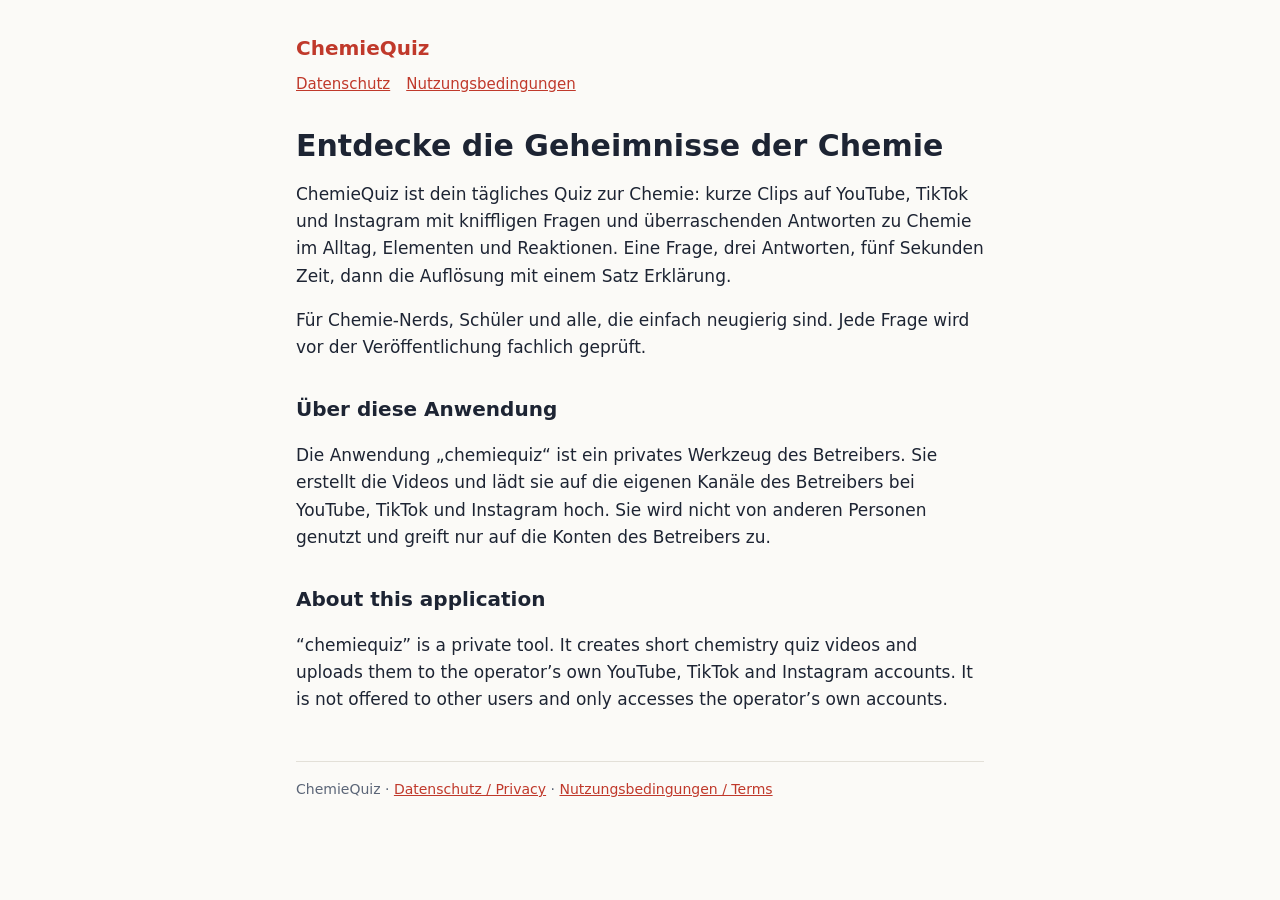
==== index.html @ d19f7c1f "Webseite: Start, Datenschutz, Nutzungsbedingungen, Rücksprung-Seite für die Konto-Anmeldung" ====
<!doctype html>
<html lang="de">
<head>
<meta charset="utf-8">
<meta name="viewport" content="width=device-width, initial-scale=1">
<title>ChemieQuiz</title>
<meta name="description" content="Kurze Chemie-Quizvideos für Schüler und Chemie-Fans.">
<link rel="stylesheet" href="stil.css">
</head>
<body>
<main>
  <header><a href="./">Chemie<span>Quiz</span></a></header>
  <nav><a href="datenschutz.html">Datenschutz</a><a href="nutzungsbedingungen.html">Nutzungsbedingungen</a></nav>

  <h1>Entdecke die Geheimnisse der Chemie</h1>
  <p>ChemieQuiz ist dein tägliches Quiz zur Chemie: kurze Clips auf YouTube, TikTok und Instagram mit
     kniffligen Fragen und überraschenden Antworten zu Chemie im Alltag, Elementen und Reaktionen.
     Eine Frage, drei Antworten, fünf Sekunden Zeit, dann die Auflösung mit einem Satz Erklärung.</p>
  <p>Für Chemie-Nerds, Schüler und alle, die einfach neugierig sind. Jede Frage wird vor der
     Veröffentlichung fachlich geprüft.</p>

  <h2>Über diese Anwendung</h2>
  <p>Die Anwendung „chemiequiz“ ist ein privates Werkzeug des Betreibers. Sie erstellt die Videos und lädt sie
     auf die eigenen Kanäle des Betreibers bei YouTube, TikTok und Instagram hoch. Sie wird nicht von anderen
     Personen genutzt und greift nur auf die Konten des Betreibers zu.</p>

  <h2 lang="en">About this application</h2>
  <p lang="en">“chemiequiz” is a private tool. It creates short chemistry quiz videos and uploads them to the
     operator’s own YouTube, TikTok and Instagram accounts. It is not offered to other users and only accesses
     the operator’s own accounts.</p>

  <footer>ChemieQuiz · <a href="datenschutz.html">Datenschutz / Privacy</a> ·
    <a href="nutzungsbedingungen.html">Nutzungsbedingungen / Terms</a></footer>
</main>
</body>
</html>
---- stil.css ----
:root { --bg: #fbfaf7; --text: #1d2433; --leise: #5b6577; --akzent: #c0392b; --rand: #e3e0d8; --karte: #ffffff; }
@media (prefers-color-scheme: dark) {
  :root { --bg: #0e1726; --text: #f3f5f9; --leise: #9aa8bf; --akzent: #ffd23f; --rand: #2a3b5a; --karte: #16233a; }
}
* { box-sizing: border-box; }
body { margin: 0; background: var(--bg); color: var(--text);
       font: 17px/1.6 system-ui, -apple-system, "Segoe UI", Roboto, sans-serif; }
main { max-width: 720px; margin: 0 auto; padding: 32px 16px 48px; }
header a { color: var(--text); text-decoration: none; font-weight: 800; font-size: 20px; }
header a span { color: var(--akzent); }
nav { display: flex; gap: 16px; flex-wrap: wrap; margin: 8px 0 32px; font-size: 15px; }
nav a, main a { color: var(--akzent); }
h1 { font-size: 30px; line-height: 1.2; margin: 0 0 12px; }
h2 { font-size: 20px; margin: 32px 0 8px; }
.leise { color: var(--leise); font-size: 15px; }
.karte { background: var(--karte); border: 1px solid var(--rand); border-radius: 12px; padding: 16px; margin: 16px 0; }
code { background: var(--karte); border: 1px solid var(--rand); border-radius: 6px; padding: 8px 10px; display: block;
       word-break: break-all; font-size: 14px; }
button { font: inherit; font-weight: 700; background: var(--akzent); color: var(--bg); border: 0; border-radius: 8px;
         padding: 10px 16px; cursor: pointer; margin-top: 10px; }
footer { margin-top: 48px; border-top: 1px solid var(--rand); padding-top: 16px; font-size: 14px; color: var(--leise); }
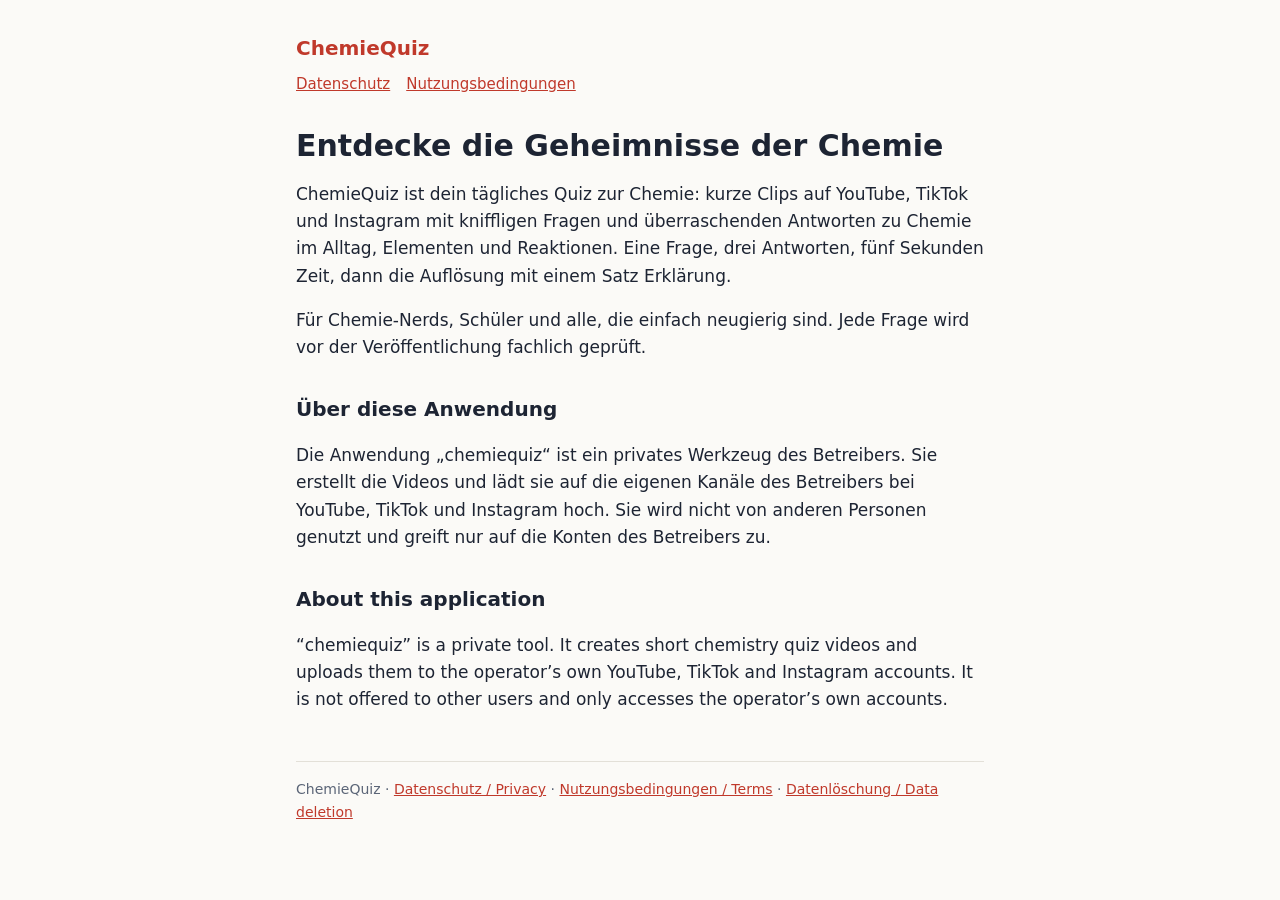
==== commit 38125cd6: "Seite zur Datenlöschung (für Meta/Instagram)" ====
--- a/index.html
+++ b/index.html
@@ -30,7 +30,7 @@
      the operator’s own accounts.</p>
 
   <footer>ChemieQuiz · <a href="datenschutz.html">Datenschutz / Privacy</a> ·
-    <a href="nutzungsbedingungen.html">Nutzungsbedingungen / Terms</a></footer>
+    <a href="nutzungsbedingungen.html">Nutzungsbedingungen / Terms</a> · <a href="datenloeschung.html">Datenlöschung / Data deletion</a></footer>
 </main>
 </body>
 </html>
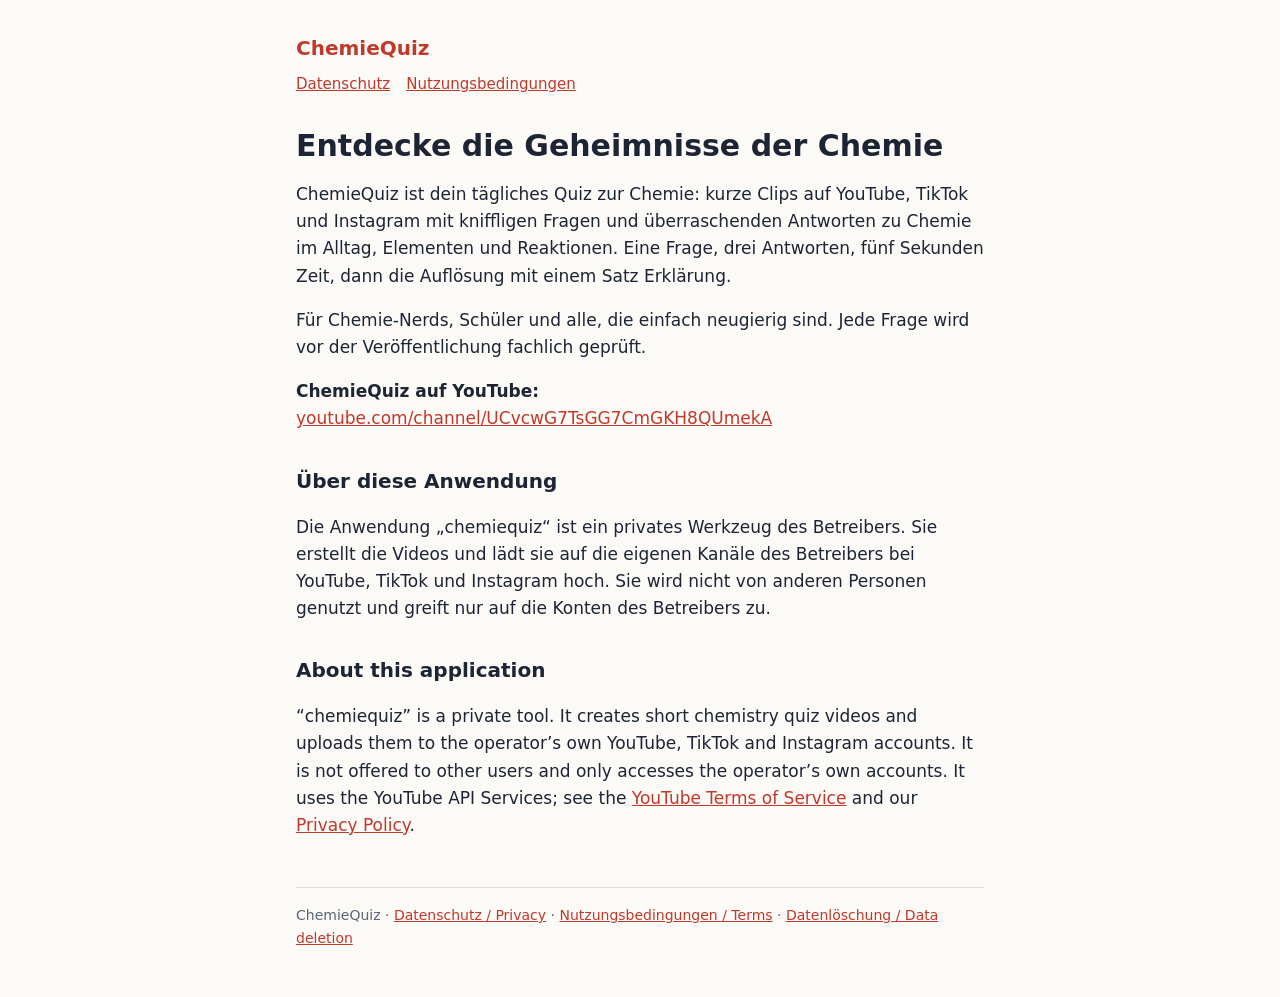
==== commit 0eb6469b: "Startseite: Link zum YouTube-Kanal und Hinweis auf YouTube API Services Co-Authored-By: Claude Opus " ====
--- a/index.html
+++ b/index.html
@@ -18,6 +18,8 @@
      Eine Frage, drei Antworten, fünf Sekunden Zeit, dann die Auflösung mit einem Satz Erklärung.</p>
   <p>Für Chemie-Nerds, Schüler und alle, die einfach neugierig sind. Jede Frage wird vor der
      Veröffentlichung fachlich geprüft.</p>
+  <p><strong>ChemieQuiz auf YouTube:</strong>
+     <a href="https://www.youtube.com/channel/UCvcwG7TsGG7CmGKH8QUmekA">youtube.com/channel/UCvcwG7TsGG7CmGKH8QUmekA</a></p>
 
   <h2>Über diese Anwendung</h2>
   <p>Die Anwendung „chemiequiz“ ist ein privates Werkzeug des Betreibers. Sie erstellt die Videos und lädt sie
@@ -27,7 +29,9 @@
   <h2 lang="en">About this application</h2>
   <p lang="en">“chemiequiz” is a private tool. It creates short chemistry quiz videos and uploads them to the
      operator’s own YouTube, TikTok and Instagram accounts. It is not offered to other users and only accesses
-     the operator’s own accounts.</p>
+     the operator’s own accounts. It uses the YouTube API Services; see the
+     <a href="https://www.youtube.com/t/terms">YouTube Terms of Service</a> and our
+     <a href="datenschutz.html">Privacy Policy</a>.</p>
 
   <footer>ChemieQuiz · <a href="datenschutz.html">Datenschutz / Privacy</a> ·
     <a href="nutzungsbedingungen.html">Nutzungsbedingungen / Terms</a> · <a href="datenloeschung.html">Datenlöschung / Data deletion</a></footer>
